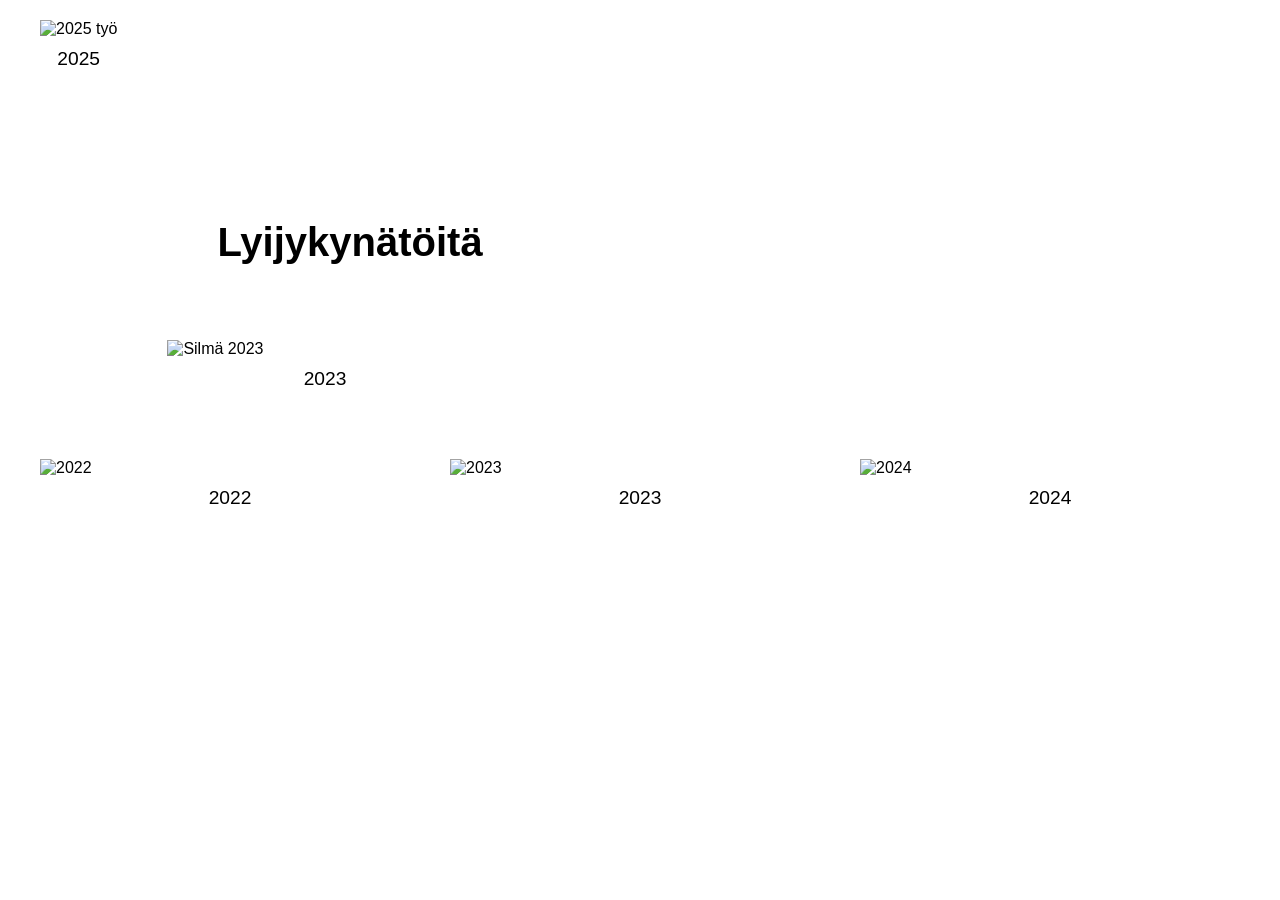
==== index.html @ d6acf3b0 "Update and rename testi3.html to index.html" ====
<!DOCTYPE html>
<html lang="fi">
<head>
    <meta charset="UTF-8">
    <meta name="viewport" content="width=device-width, initial-scale=1.0">
    <title>Lyijykynätöitä</title>
    <link rel="stylesheet" href="testi3style.css">
</head>
<body>

    <div class="main-wrapper">
        <div class="top-section">
            <div class="big-img-container">
                <img src="kuumaa.png" alt="2025 työ" class="big-image">
                <p class="year">2025</p>
            </div>

            <div class="sidebar">
                <h1>Lyijykynätöitä</h1>
                <div class="eye-container desktop-only">
                    <img src="silmakuva.jpg" alt="Silmä 2023" class="eye-image">
                    <p class="year">2023</p>
                </div>
            </div>
        </div>

        <div class="bottom-grid">
            <div class="grid-item mobile-only">
                <img src="silmakuva.jpg" alt="Silmä 2023">
                <p class="year">2023</p>
            </div>
            
            <div class="grid-item">
                <img src="harrystyles.png" alt="2022">
                <p class="year">2022</p>
            </div>
            <div class="grid-item">
                <img src="louistomlinson.png" alt="2023">
                <p class="year">2023</p>
            </div>
            <div class="grid-item">
                <img src="dylan.png" alt="2024">
                <p class="year">2024</p>
            </div>
        </div>
    </div>

</body>
</html>
---- testi3style.css ----
/* --- YLEISET --- */
body {
    font-family: Arial, sans-serif;
    margin: 0;
    padding: 20px;
    background-color: #fff;
    display: flex;
    justify-content: center;
}

.main-wrapper {
    max-width: 1200px;
    width: 100%;
}

.year {
    text-align: center;
    margin-top: 10px;
    font-size: 1.2rem;
}

/* Oletusarvot näkyvyydelle */
.mobile-only { display: none !important; }
.desktop-only { display: block !important; }

/* --- TIETOKONENÄKYMÄ (Yli 768px) --- */
@media (min-width: 769px) {
    .top-section {
        display: flex;
        gap: 50px;
        align-items: flex-start;
        margin-bottom: 50px;
    }

    .big-image {
        width: 600px;
        height: 600px;
        object-fit: cover;
    }

    .sidebar {
        display: flex;
        flex-direction: column;
        gap: 30px;
    }

    .sidebar h1 {
        font-size: 2.5rem;
        margin: 0;
        padding-top: 200px;
        padding-left: 50px;
    }

    .eye-image {
        width: 400px;
        height: auto;
        padding-top: 45px;
    }

    .bottom-grid {
        display: grid;
        grid-template-columns: repeat(3, 1fr);
        gap: 30px;
    }

    .bottom-grid img {
        width: 100%;
        height: auto;
        object-fit: cover;
        aspect-ratio: 1 / 1.414; /* A4 pysty */
    }
}

/* --- MOBIILINÄKYMÄ (768px tai alle) --- */
@media (max-width: 768px) {
    .desktop-only { display: none !important; }
    .mobile-only { display: block !important; }

    .top-section {
        display: flex;
        flex-direction: column; /* Pakottaa sisällön allekkain */
    }

    .sidebar {
        order: -1; /* Nostaa koko sidebarin (otsikon) ylimmäksi */
        display: flex;
        flex-direction: column;
    }

    .sidebar h1 {
        text-align: center;
        margin: 20px 0 25px 0;
        padding: 0; /* Poistetaan tietokoneen paddingit */
        font-size: 2rem;
    }

    .big-image {
        width: 100%;
        height: auto;
        aspect-ratio: 1/1; 
        object-fit: cover;
    }

    .bottom-grid {
        display: grid;
        grid-template-columns: 1fr 1fr;
        gap: 15px;
        margin-top: 30px;
        align-items: center; /* Keskittää matalamman silmän Harryn viereen */
    }

    .grid-item {
        display: flex;
        flex-direction: column;
    }

    .grid-item img {
        width: 100%;
        height: auto;
        object-fit: cover;
        border-radius: 4px;
    }

    /* Pystykuvat: Harry, Louis, Dylan (A4-pysty) */
    .grid-item:not(.mobile-only) img {
        aspect-ratio: 1 / 1.414; 
    }

    /* Vaakakuva: Silmä (A4-vaaka) */
    .grid-item.mobile-only img {
        aspect-ratio: 1.414 / 1;
    }
}
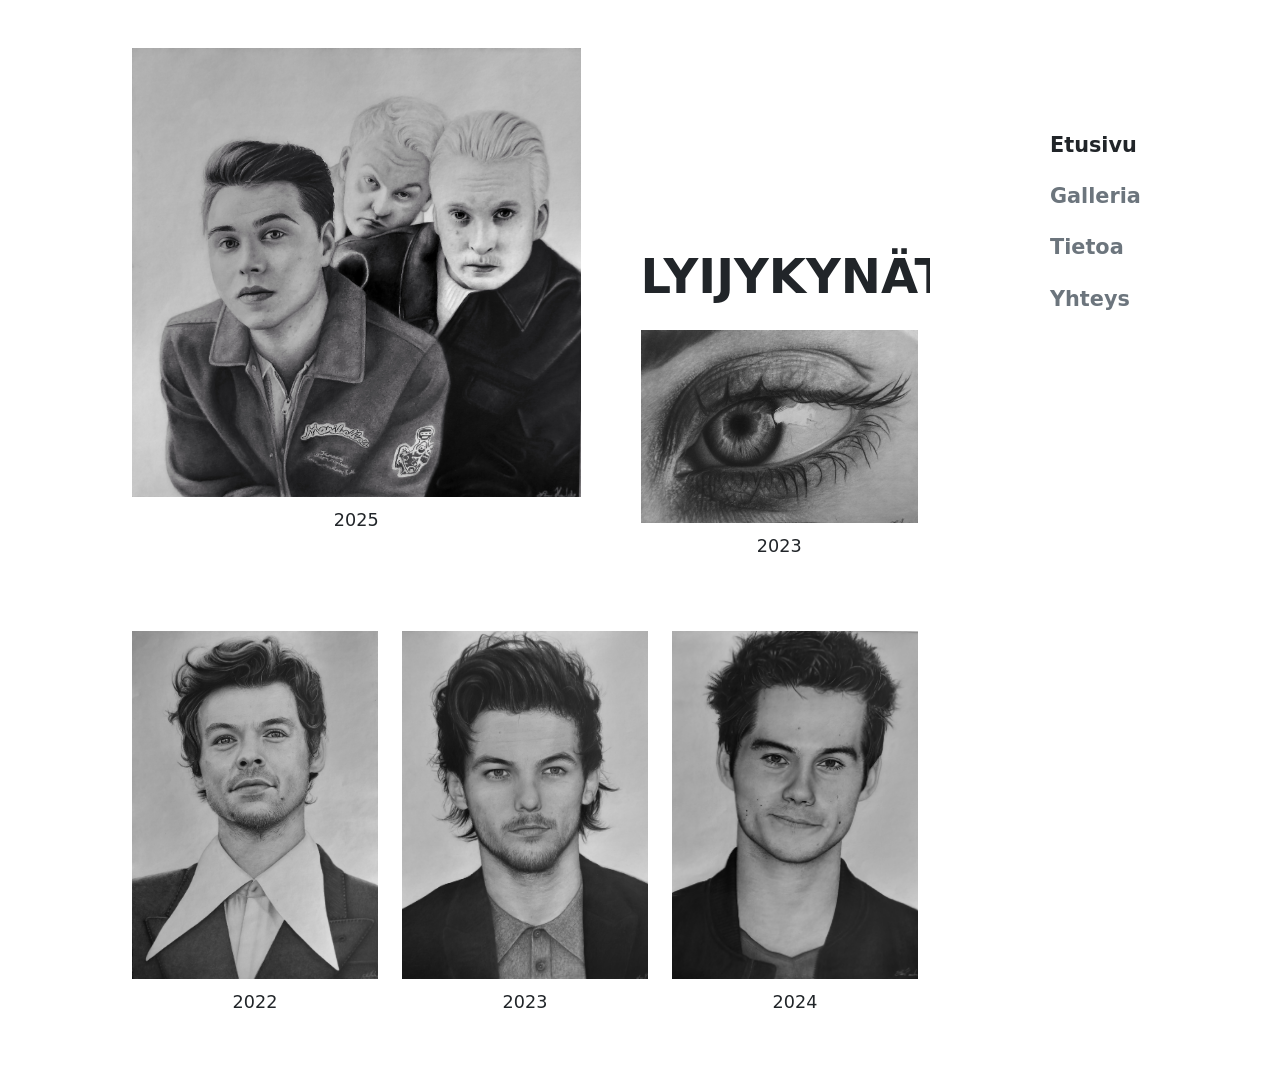
==== commit dd33d7c0: "Update and rename bootstrap.html to index.html" ====
--- a/index.html
+++ b/index.html
@@ -1,49 +1,167 @@
 <!DOCTYPE html>
 <html lang="fi">
 <head>
-    <meta charset="UTF-8">
-    <meta name="viewport" content="width=device-width, initial-scale=1.0">
-    <title>Lyijykynätöitä</title>
-    <link rel="stylesheet" href="testi3style.css">
+<meta charset="UTF-8" />
+<meta name="viewport" content="width=device-width, initial-scale=1.0" />
+<title>Lyijykynätöitä</title>
+<link href="https://cdn.jsdelivr.net/npm/bootstrap@5.3.3/dist/css/bootstrap.min.css" rel="stylesheet">
+
+<style>
+:root {
+    --nav-width: 350px;
+}
+
+.img-a4-vertical { aspect-ratio: 1 / 1.414; object-fit: cover; }
+.img-a4-horizontal { aspect-ratio: 1.414 / 1; object-fit: cover; }
+.img-square { aspect-ratio: 1 / 1; object-fit: cover; }
+.year { text-align: center; margin-top: 10px; font-size: 1.1rem; }
+img { border-radius: 0 !important; }
+
+/* 🖥 DESKTOP */
+@media (min-width: 992px) {
+    body { padding-left: 20px !important; }
+
+    .custom-container {
+        max-width: calc(100% - var(--nav-width) - 100px) !important;
+        margin-right: var(--nav-width);
+        padding-top: 120px;
+    }
+
+    .sidebar-column {
+        display: flex;
+        flex-direction: column;
+        justify-content: space-between;
+        height: 100%;
+        padding-top: 200px;
+    }
+
+    .fixed-right-nav {
+        position: fixed;
+        right: 0;
+        top: 0;
+        width: var(--nav-width);
+        height: 100vh;
+        padding-top: 120px;
+        padding-left: 120px;
+        background-color: white;
+        z-index: 1000;
+    }
+
+    .fixed-right-nav .nav-link {
+        font-size: 1.3rem !important;
+        font-weight: 700;
+        padding: 10px 0 !important;
+        transition: 0.3s;
+    }
+
+    .fixed-right-nav .nav-link:hover {
+        color: #393433 !important;
+    }
+}
+
+/* 📱 MOBILE SÄÄDÖT */
+@media (max-width: 991px) {
+    body {
+        padding-top: 30px !important;
+    }
+    .custom-container { padding-top: 0; }
+    
+    .mobile-nav-fixed {
+        position: fixed;
+        top: 40px; 
+        right: 20px;
+        /* Lasketaan z-index arvoon 1000. 
+           Bootstrapin offcanvas on 1045, joten se peittää napin. */
+        z-index: 1000; 
+    }
+
+    /* Lisävarmistus: jos tausta muuttuu tummaksi (backdrop), piilotetaan nappi kokonaan */
+    body.offcanvas-open .mobile-nav-fixed {
+        visibility: hidden;
+    }
+}
+</style>
 </head>
-<body>
 
-    <div class="main-wrapper">
-        <div class="top-section">
-            <div class="big-img-container">
-                <img src="kuumaa.png" alt="2025 työ" class="big-image">
-                <p class="year">2025</p>
-            </div>
+<body class="bg-white">
 
-            <div class="sidebar">
-                <h1>Lyijykynätöitä</h1>
-                <div class="eye-container desktop-only">
-                    <img src="silmakuva.jpg" alt="Silmä 2023" class="eye-image">
-                    <p class="year">2023</p>
+<div class="mobile-nav-fixed d-lg-none">
+    <button class="btn bg-white shadow-sm" type="button"
+            data-bs-toggle="offcanvas" data-bs-target="#mobileMenu"
+            style="border:1px solid #ddd; padding:10px;">
+        <span style="display:block; width:25px; height:3px; background:#333; margin:4px 0;"></span>
+        <span style="display:block; width:25px; height:3px; background:#333; margin:4px 0;"></span>
+        <span style="display:block; width:25px; height:3px; background:#333; margin:4px 0;"></span>
+    </button>
+</div>
+
+<div class="container custom-container py-3 py-md-5">
+
+    <div class="row align-items-stretch mb-5">
+
+        <div class="col-12 col-lg-7 order-2 order-lg-1">
+            <img src="kuumaa.png" alt="2025 työ" class="img-fluid w-100 img-square">
+            <p class="year">2025</p>
+        </div>
+
+        <div class="col-12 col-lg-5 ps-lg-5 order-1 order-lg-2">
+            <div class="sidebar-column">
+                <h1 class="display-5 fw-bold text-center text-lg-center mb-4">LYIJYKYNÄTÖITÄ</h1>
+                
+                <div class="d-none d-lg-block pb-4 text-center">
+                    <img src="silmakuva.jpg" alt="Silmä 2023" class="img-fluid w-100">
+                    <p class="year mb-0">2023</p>
                 </div>
             </div>
         </div>
 
-        <div class="bottom-grid">
-            <div class="grid-item mobile-only">
-                <img src="silmakuva.jpg" alt="Silmä 2023">
-                <p class="year">2023</p>
-            </div>
-            
-            <div class="grid-item">
-                <img src="harrystyles.png" alt="2022">
-                <p class="year">2022</p>
-            </div>
-            <div class="grid-item">
-                <img src="louistomlinson.png" alt="2023">
-                <p class="year">2023</p>
-            </div>
-            <div class="grid-item">
-                <img src="dylan.png" alt="2024">
-                <p class="year">2024</p>
-            </div>
+    </div>
+
+    <div class="row g-3 g-md-4 align-items-center">
+        <div class="col-6 d-lg-none">
+            <img src="silmakuva.jpg" alt="Silmä 2023" class="img-fluid img-a4-horizontal">
+            <p class="year">2023</p>
+        </div>
+        <div class="col-6 col-lg-4">
+            <img src="harrystyles.png" alt="2022" class="img-fluid img-a4-vertical">
+            <p class="year">2022</p>
+        </div>
+        <div class="col-6 col-lg-4">
+            <img src="louistomlinson.png" alt="2023" class="img-fluid img-a4-vertical">
+            <p class="year">2023</p>
+        </div>
+        <div class="col-6 col-lg-4">
+            <img src="dylan.png" alt="2024" class="img-fluid img-a4-vertical">
+            <p class="year">2024</p>
         </div>
     </div>
 
+</div>
+
+<aside class="fixed-right-nav d-none d-lg-block">
+    <nav class="nav flex-column text-start">
+        <a class="nav-link text-dark fw-bold px-0" href="#">Etusivu</a>
+        <a class="nav-link text-secondary px-0" href="#">Galleria</a>
+        <a class="nav-link text-secondary px-0" href="#">Tietoa</a>
+        <a class="nav-link text-secondary px-0" href="#">Yhteys</a>
+    </nav>
+</aside>
+
+<div class="offcanvas offcanvas-end" tabindex="-1" id="mobileMenu">
+    <div class="offcanvas-header border-bottom">
+        <h5 class="offcanvas-title">Valikko</h5>
+        <button type="button" class="btn-close" data-bs-dismiss="offcanvas"></button>
+    </div>
+    <div class="offcanvas-body">
+        <nav class="nav flex-column gap-3">
+            <a class="nav-link fs-4 text-dark" href="#">Etusivu</a>
+            <a class="nav-link fs-4 text-dark" href="#">Galleria</a>
+            <a class="nav-link fs-4 text-dark" href="#">Tietoa</a>
+            <a class="nav-link fs-4 text-dark" href="#">Yhteys</a>
+        </nav>
+    </div>
+</div>
+
+<script src="https://cdn.jsdelivr.net/npm/bootstrap@5.3.3/dist/js/bootstrap.bundle.min.js"></script>
 </body>
 </html>
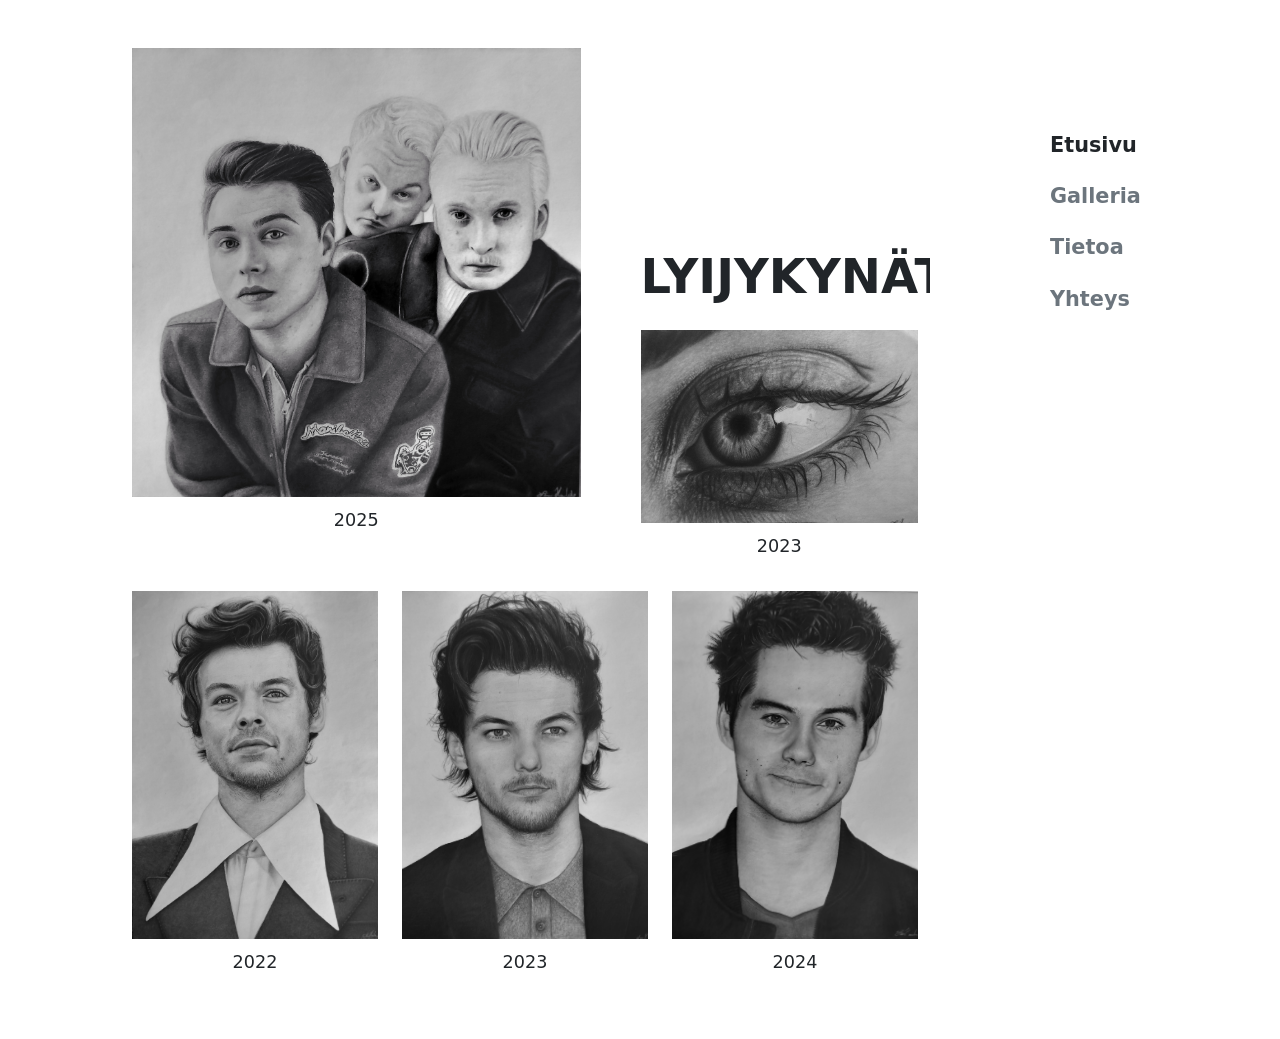
==== commit e2bbc1e9: "Update index.html" ====
--- a/index.html
+++ b/index.html
@@ -63,8 +63,11 @@
 @media (max-width: 991px) {
     body {
         padding-top: 30px !important;
+        
     }
-    .custom-container { padding-top: 0; }
+    .custom-container { padding-top: 0; 
+padding-right: 80px !important; 
+        max-width: 100% !important;}
     
     .mobile-nav-fixed {
         position: fixed;
@@ -88,16 +91,18 @@
 <div class="mobile-nav-fixed d-lg-none">
     <button class="btn bg-white shadow-sm" type="button"
             data-bs-toggle="offcanvas" data-bs-target="#mobileMenu"
-            style="border:1px solid #ddd; padding:10px;">
+            style="border:none; background:transperent; box-shadow: none !important; padding:6px;">
+
+        <span style="display:block; width:25px; height:2px; background:#333; margin:4px   0;"></span>
         <span style="display:block; width:25px; height:3px; background:#333; margin:4px 0;"></span>
         <span style="display:block; width:25px; height:3px; background:#333; margin:4px 0;"></span>
-        <span style="display:block; width:25px; height:3px; background:#333; margin:4px 0;"></span>
+
     </button>
 </div>
 
 <div class="container custom-container py-3 py-md-5">
 
-    <div class="row align-items-stretch mb-5">
+    <div class="row align-items-stretch mb-2">
 
         <div class="col-12 col-lg-7 order-2 order-lg-1">
             <img src="kuumaa.png" alt="2025 työ" class="img-fluid w-100 img-square">
@@ -117,7 +122,7 @@
 
     </div>
 
-    <div class="row g-3 g-md-4 align-items-center">
+    <div class="row g-1 g-md-4 align-items-center">
         <div class="col-6 d-lg-none">
             <img src="silmakuva.jpg" alt="Silmä 2023" class="img-fluid img-a4-horizontal">
             <p class="year">2023</p>
@@ -165,3 +170,9 @@
 <script src="https://cdn.jsdelivr.net/npm/bootstrap@5.3.3/dist/js/bootstrap.bundle.min.js"></script>
 </body>
 </html>
+
+
+
+
+
+
